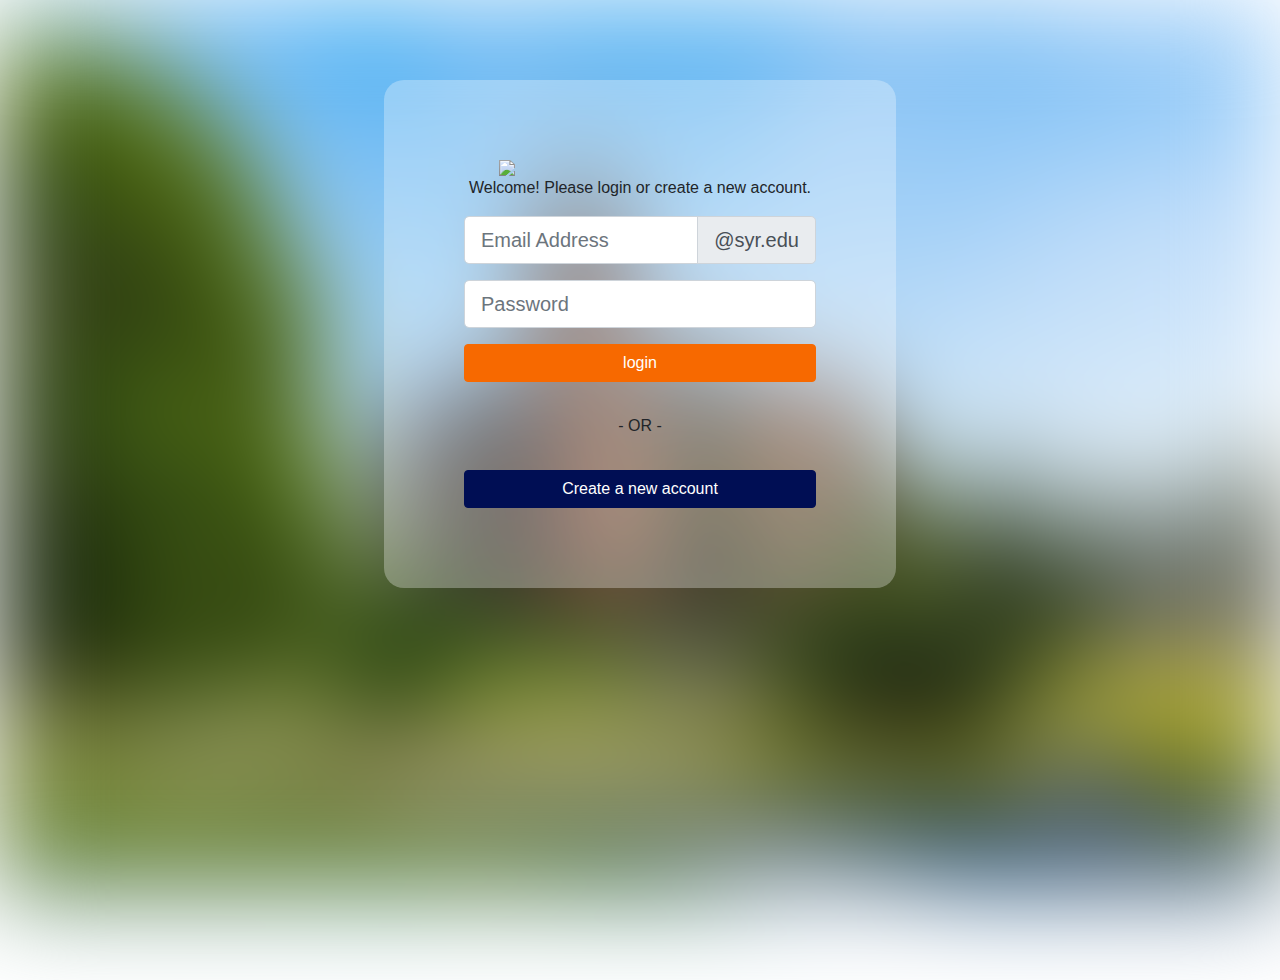
==== index.html @ c20ad246 "add login page, and other initial setups" ====
<!doctype html>
<html lang="en">

<head>
  <meta charset="utf-8">
  <meta name="viewport" content="width=device-width, initial-scale=1, shrink-to-fit=no">
  <link href="css/bootstrap.min.css" rel="stylesheet">
  <link href="css/index.css" rel="stylesheet">
  <title>Buddy.io Login</title>
  <link rel="stylesheet" href="https://use.fontawesome.com/releases/v5.15.2/css/all.css" integrity="sha384-vSIIfh2YWi9wW0r9iZe7RJPrKwp6bG+s9QZMoITbCckVJqGCCRhc+ccxNcdpHuYu" crossorigin="anonymous">
  <script src="js/bootstrap.bundle.min.js"></script>
</head>

<body>
  <div class="bg">
    <div class="bg-inside">
      <div id="loginComponent">
        <img src="img/buddy.io.png" class="mx-auto" id="buddyioLogo"/>

        <p style="text-align:center;">Welcome! Please login or create a new account.</p>

        <div class="input-group mb-3 input-group-lg">
          <input type="text" class="form-control" placeholder="Email Address" aria-label="Email Address" aria-describedby="basic-addon1">
          <div class="input-group-append">
            <span class="input-group-text" id="basic-addon2">@syr.edu</span>
          </div>
        </div>

        <div class="input-group mb-3 input-group-lg">
          <input type="password" class="form-control" placeholder="Password" aria-label="Password" aria-describedby="basic-addon1">

        </div>
        <a type="button" class="btn btn-primary accountButton" href="academia.html" id="loginButton">login</a>

        <p style="text-align:center; padding-top: 2em; padding-bottom: 1em;">- OR -</p>

        <a type="button" class="btn btn-primary accountButton" href="accountCreation.html" id="newAccountButton">Create a new account</a>

      </div>
    </div>
  </div>

</body>

</html>
---- css/index.css ----
#loginComponent {
  display: block;
  margin-left: auto;
  margin-right: auto;
  width: 40%;
  padding: 5em;
  margin-top: 5em;
  background-color: rgba(255,255,255,.3);
  border-radius: 20px
}

#buddyioLogo{
  display: block;
  margin-left: auto;
  margin-right: auto;
  width: 80%;
}

.accountButton {
  width: 100%;
}

#loginButton {
  background-color: #F76900;
  border-color: #F76900;
}

#newAccountButton {
  background-color: #000E54;
  border-color: #000E54;
}

body, html {
  height: 100%;
}

.bg {
  height: 100%;
  width: 100%;
}

.bg::before {
  content: "";
  position: absolute;
  top: 0; left: 0;
  width: 100%; height: 100%;
  background-image: url("../img/loginBG.jpeg");
  filter: blur(50px);
  /* filter: grayscale(100%); */
}
.bg-inside {
  position: relative;
}
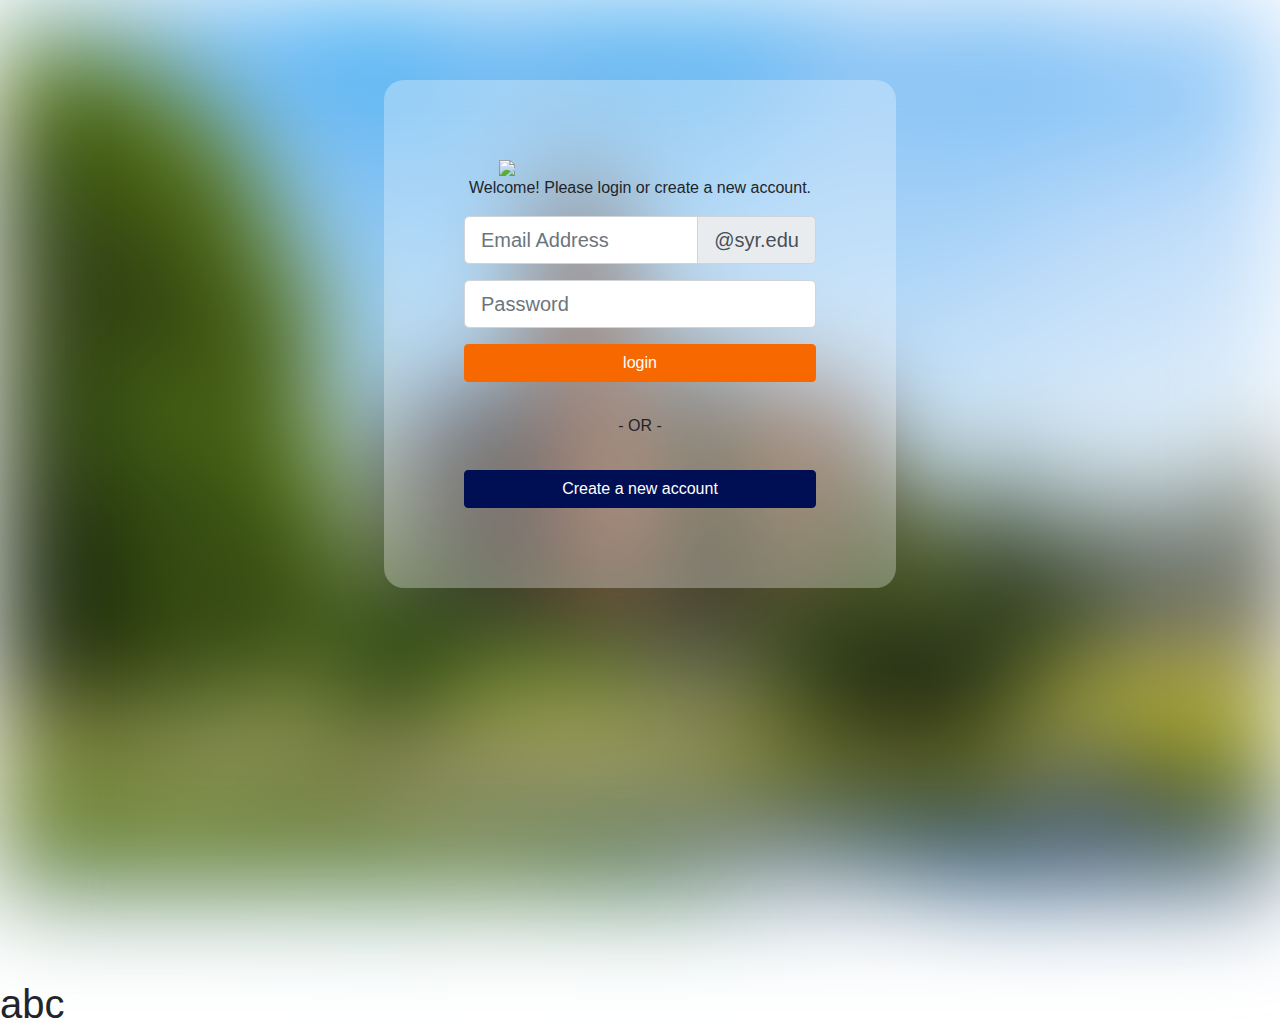
==== commit 711d01bc: "index.js" ====
--- a/index.html
+++ b/index.html
@@ -9,6 +9,8 @@
   <title>Buddy.io Login</title>
   <link rel="stylesheet" href="https://use.fontawesome.com/releases/v5.15.2/css/all.css" integrity="sha384-vSIIfh2YWi9wW0r9iZe7RJPrKwp6bG+s9QZMoITbCckVJqGCCRhc+ccxNcdpHuYu" crossorigin="anonymous">
   <script src="js/bootstrap.bundle.min.js"></script>
+  <script src="js/index.js"></script>
+  <script src="https://ajax.googleapis.com/ajax/libs/jquery/3.5.1/jquery.min.js"></script>
 </head>
 
 <body>
@@ -20,17 +22,19 @@
         <p style="text-align:center;">Welcome! Please login or create a new account.</p>
 
         <div class="input-group mb-3 input-group-lg">
-          <input type="text" class="form-control" placeholder="Email Address" aria-label="Email Address" aria-describedby="basic-addon1">
+          <input type="text" class="form-control" placeholder="Email Address" aria-label="Email Address" aria-describedby="basic-addon1" id="email">
           <div class="input-group-append">
             <span class="input-group-text" id="basic-addon2">@syr.edu</span>
           </div>
         </div>
 
         <div class="input-group mb-3 input-group-lg">
-          <input type="password" class="form-control" placeholder="Password" aria-label="Password" aria-describedby="basic-addon1">
+          <input type="password" class="form-control" placeholder="Password" aria-label="Password" aria-describedby="basic-addon1" id="password">
 
         </div>
-        <a type="button" class="btn btn-primary accountButton" href="academia.html" id="loginButton">login</a>
+        <!-- <a type="button" class="btn btn-primary accountButton" href="academia.html" id="loginButton" onClick="login()">login</a> -->
+        <!-- <a type="button" class="btn btn-primary accountButton" href="" id="loginButton" onClick="login()">login</a> -->
+        <button type="button" class="btn btn-primary accountButton" id="loginButton" onClick="login()">login</button>
 
         <p style="text-align:center; padding-top: 2em; padding-bottom: 1em;">- OR -</p>
 
@@ -40,6 +44,8 @@
     </div>
   </div>
 
+  <h1 id="testH1">abc</h1>
+
 </body>
 
 </html>
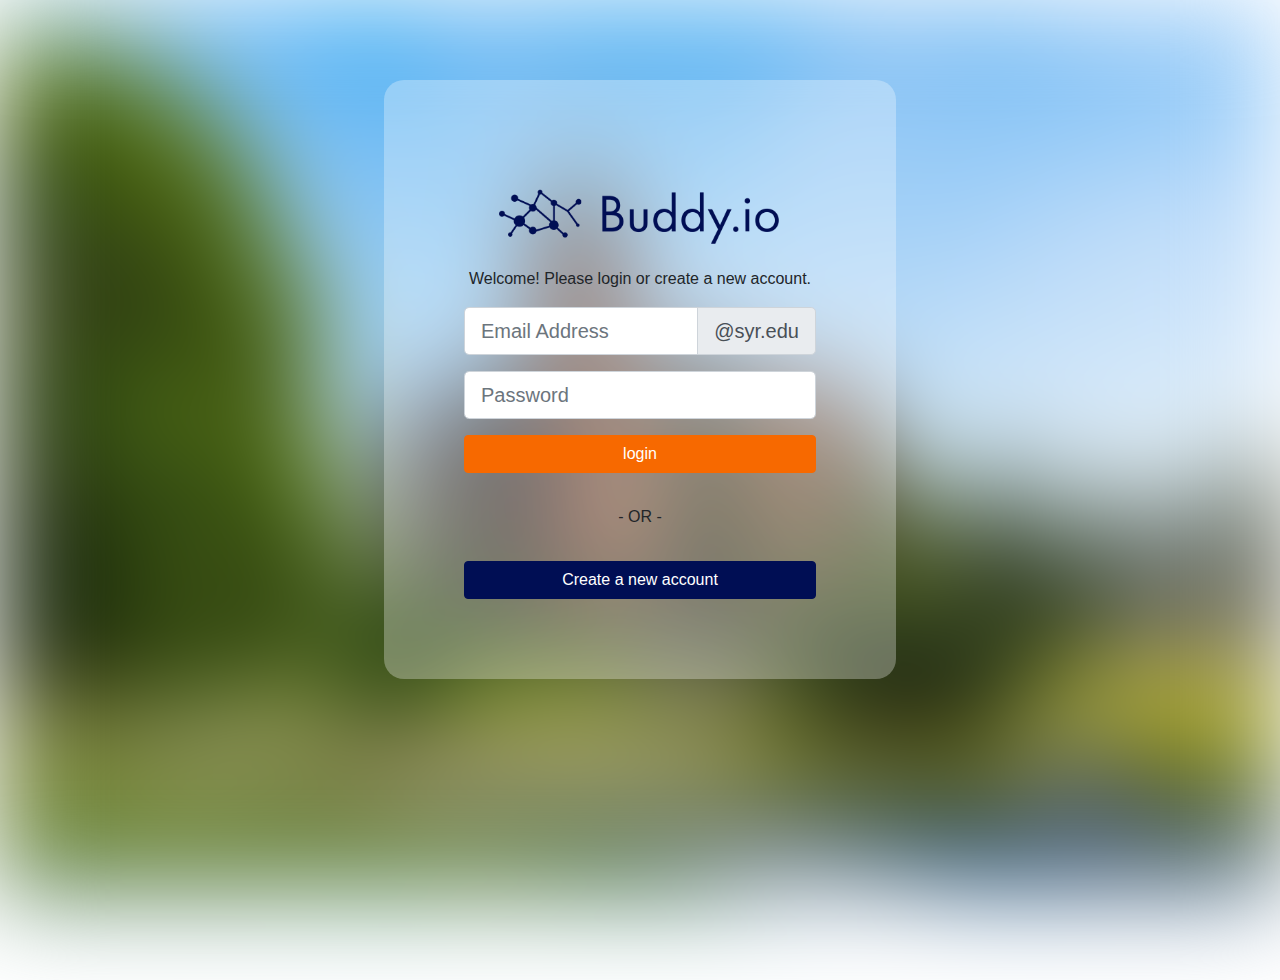
==== commit dbe77f4f: "login test 2" ====
--- a/index.html
+++ b/index.html
@@ -17,7 +17,7 @@
   <div class="bg">
     <div class="bg-inside">
       <div id="loginComponent">
-        <img src="img/buddy.io.png" class="mx-auto" id="buddyioLogo"/>
+        <img src="img/buddyio.png" class="mx-auto" id="buddyioLogo"/>
 
         <p style="text-align:center;">Welcome! Please login or create a new account.</p>
 
@@ -44,7 +44,22 @@
     </div>
   </div>
 
-  <h1 id="testH1">abc</h1>
+  <!-- <h1 id="testH1">abc</h1> -->
+  <!-- The Modal -->
+  <div id="popup" class="modal">
+    <div class="modal-content">
+      <i class="fas fa-times close" onclick="popupCloseFunction()"></i>
+      <h3>
+        You may have had close contact with a confirmed-positive COVID-19 case
+      </h3>
+      <p>
+        Dear student,
+      </p>
+      <p>
+        You are being notified that one member of our university has been diagnosed with COVID-19. We conducted an investigation to determine students/faculty members who may have had close contact with the confirmed-positive member. As such, you have been identified as an individual who may have been exposed to this virus between Nov.27 - Dec.1. According to the Centers for Disease Control and Prevention (CDC), the virus is spread mainly between people who are in close contact with one another (less than 6 feet apart for 15 minutes or longer) through respiratory droplets produced when an infected person coughs or sneezes. Please visit this <a href="https://www.syracuse.edu/staysafe/about-coronavirus-staying-healthy/covid-19-response-checklists/">webpage</a> for our COVID-19 response checklist.
+      </p>
+    </div>
+  </div>
 
 </body>
 
--- a/css/index.css
+++ b/css/index.css
@@ -46,8 +46,44 @@
   width: 100%; height: 100%;
   background-image: url("../img/loginBG.jpeg");
   filter: blur(50px);
-  /* filter: grayscale(100%); */
 }
 .bg-inside {
   position: relative;
 }
+
+.modal {
+  display: none;
+  position: fixed;
+  z-index: 1;
+  left: 0;
+  top: 0;
+  width: 100%;
+  height: 100%;
+  overflow: auto;
+  background-color: rgb(0,0,0);
+  background-color: rgba(0,0,0,0.2);
+}
+
+.modal-content {
+  background-color: #fefefe;
+  margin: 15% auto;
+  padding: 20px;
+  border: 0;
+  width: 50%;
+  box-shadow: 0px 0px 200px #4a4a4a;
+}
+
+.close {
+  color: #aaa;
+  float: right;
+  font-size: 28px;
+  font-weight: bold;
+  margin-bottom: 10px;
+}
+
+.close:hover,
+.close:focus {
+  color: #000E54;
+  /* text-decoration: none; */
+  cursor: pointer;
+}
